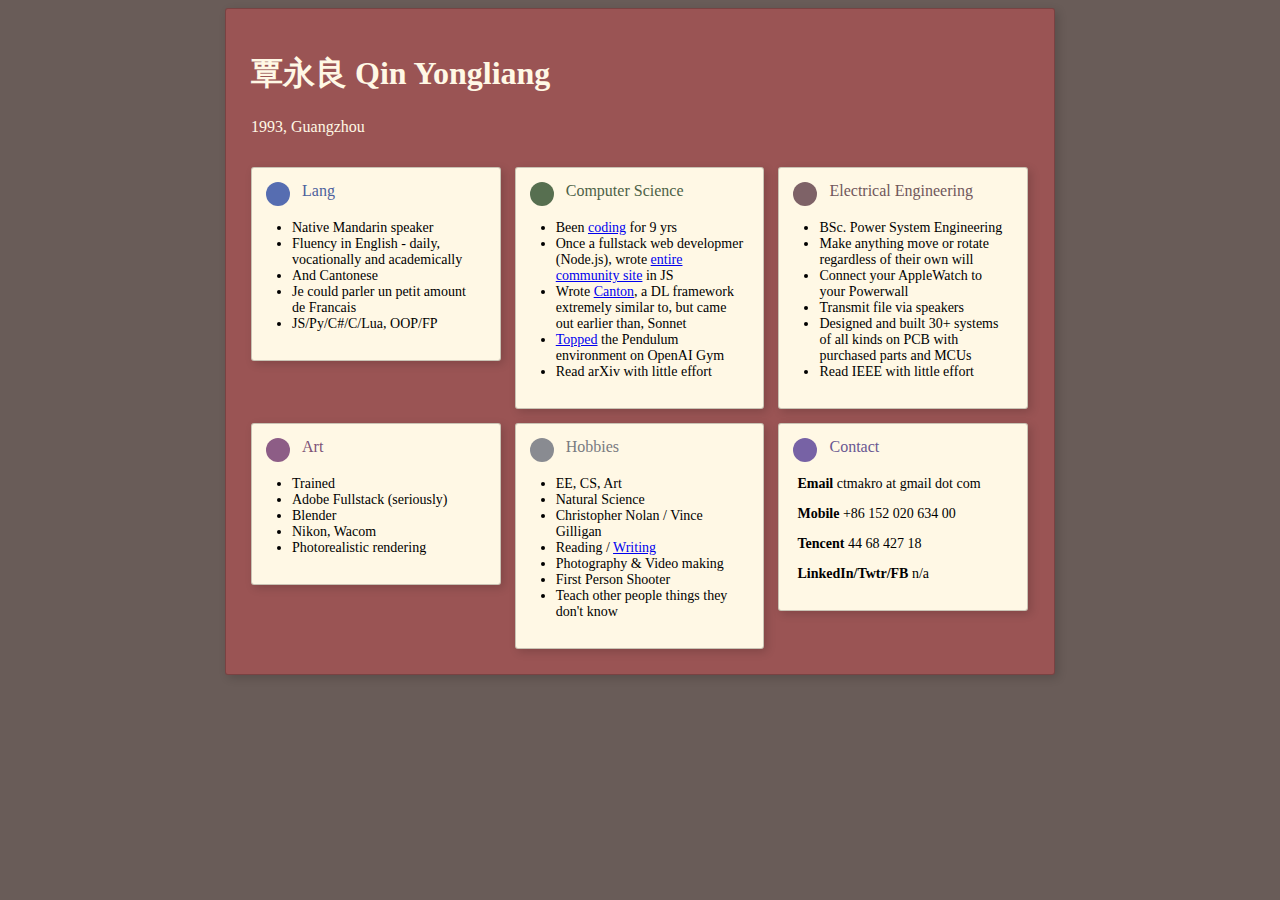
==== index.html @ 2a30e7b8 "initial" ====
<!DOCTYPE html>
<html>
<head>
  <meta charset="utf-8">
  <title>Resume</title>
  <link rel="stylesheet" href="index.css">
</head>
<body>
  <script src="commonmark.js">
  </script>
  <script src="index.js" charset="utf-8"></script>
</body>
</html>
---- index.css ----
.box{
  /* border-radius: 10px; */
  border-color: rgba(0, 0, 0, .02);
  border-style: solid;
  border-width: 0;
  /* border-width: 1px; */
  margin: 4px;
}

#blanket{background-color: #9a5454;border-radius: 3px;max-width: 100%;width: 800px;margin: auto;font-family: cursive;/* text-align: center; */}
.subbox{
    /* vertical-align: top; */
    /* padding: 10px; */
} .avadesc{
    display: inline-block;
    padding-left: 3px;
    color: #fff8e5;
} .secbox {
    width: 33.3%;
    border-style: none;
    display: inline-block;
    vertical-align: top;
    margin: 0;
} .secboxinner{
    margin: 7px;
    background-color: #fff8e5;
    text-align: left;
} .secheader{
    /* color: #e2cca7; */
    margin: 0;
    /* text-align: left; */
} .seccontent{
    text-align: left;
    font-size: 14px;
    /* color: #000000; */
}
.secheader_title{
    /* color: #97a5a5; */
    display: inline-block;
    vertical-align: top;
    margin: 0 0 0 12px;
}
  .secheader_circle{
    display: inline-block;
    height: 24px;
    width: 24px;
    border-radius: 50%;
    vertical-align: top;
    margin: 0px 0 0 0px;
    /* border-width: 0; */
}

.box ul{
    padding-left: 22px;
}

.brick-base {
  display: flex;
  flex-wrap: wrap;
  flex-direction: column;
  justify-content: center;
  height: 90%;
  width: 90%;
  }

.brick-base-outer {
  width: 16.5%;
  height: 16.5%;
  margin: 0;
  display: flex;
  flex-wrap: nowrap;
  justify-content: center;
  /* text-align: center; */
  /* vertical-align: top; */
}
.brick-base-inner{
  display: flex;
  flex-direction: row;
  justify-content: center;
}

.button-base{
  border-style: solid;padding: 10px;font-size: 20px;
}

.shadow-base {
  box-shadow: 3px 3px 10px rgba(0, 0, 0, 0.16);
  border-width: 1px;
  border-color: rgba(0, 0, 0, 0.21);
  border-radius: 3px;
  padding: 14px;
}

.box-base{
  color: white;
  border-radius: 4px;
  border-width: 1px;
  border-color: white;
  /* font-size: 30px; */
}

/*empty, displaying, covered, revealed*/

.empty {border-style: none;}

.displaying {

}

.covered {background-color: white;}

.revealed-wrong {/* border-style: solid; */background-color: white;color: #999999;}
.revealed{
    border-style: solid;
}

#board {width: 400px;max-width: 100%;height: 400px;max-height: 100%;display: flex;flex-wrap: wrap;margin: auto;font-size: 30px;}
#buttons {display: flex;justify-content: center;margin: auto;margin-top: 20px;}
#author {
    margin: auto;
    text-align: center;
    display: block;
    margin-top: 15px;
    color: #777777;
}
#table{
    width: 400px;
    /* max-width: 100%; */
    /* height: 400px; */
    /* max-height: 100%; */
    display: block;
    margin: auto;
    border-style: solid;
    border-color: white;
    border-width: 1px;
    padding: 15px;
    border-radius: 5px;
}
body {
  background-color: #695c58;
}
4;
}
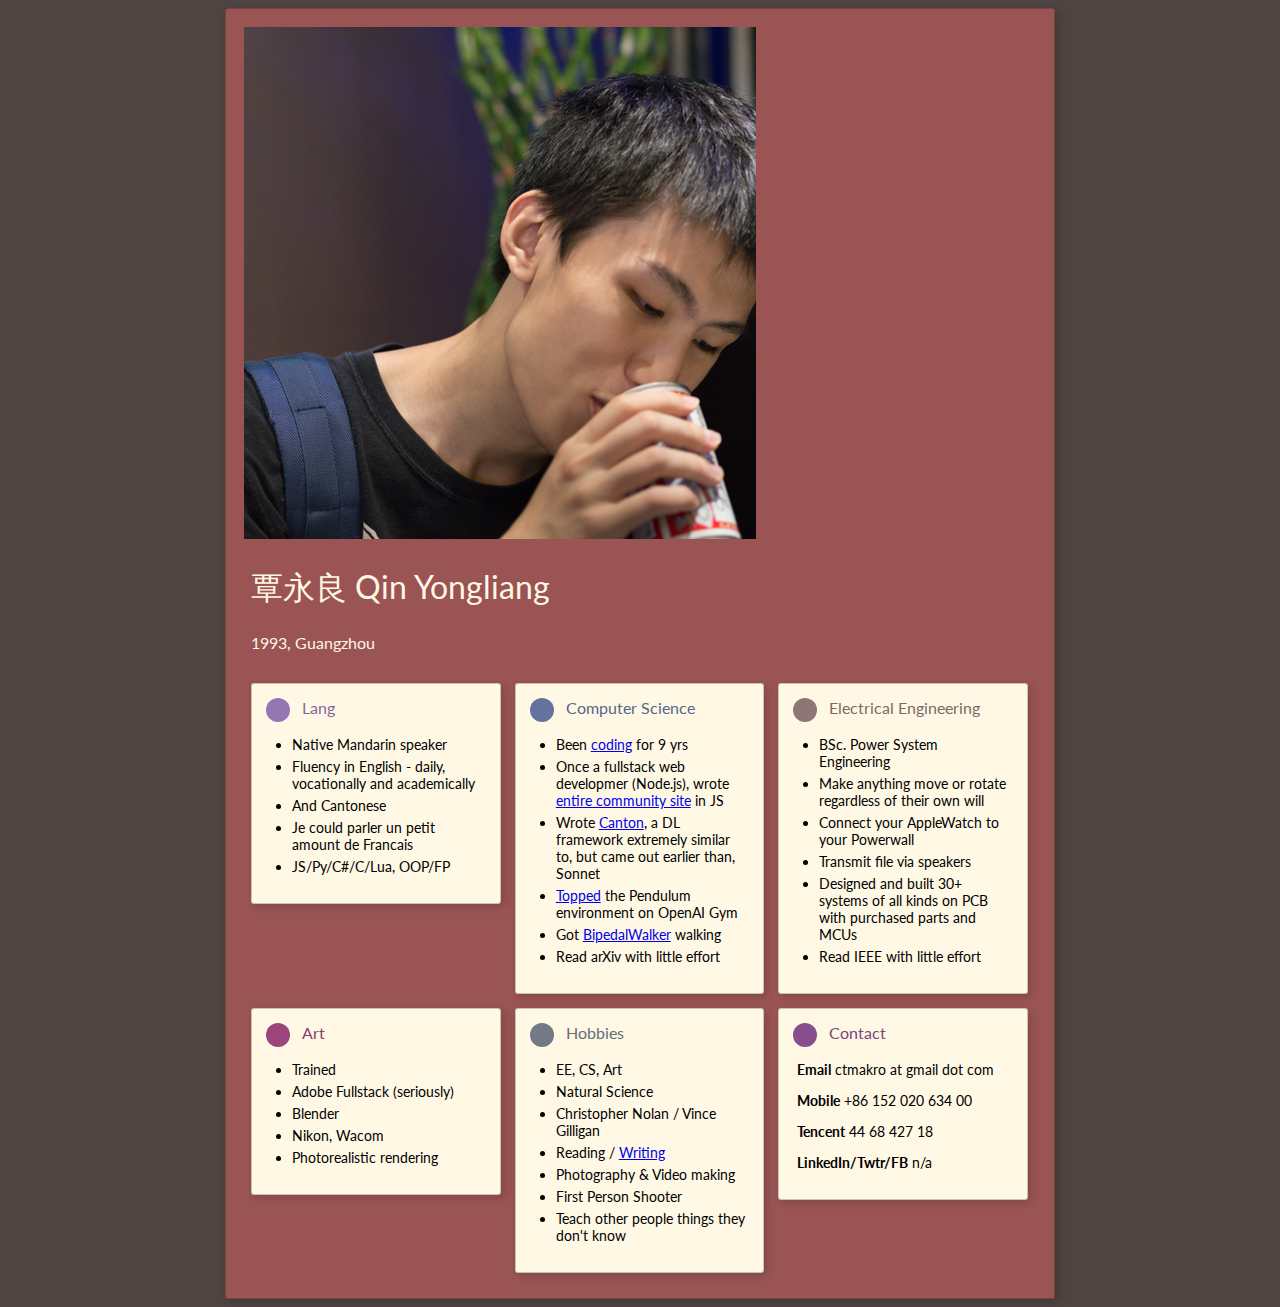
==== commit 8d5799d9: "profile pic" ====
--- a/index.html
+++ b/index.html
@@ -9,5 +9,6 @@
   <script src="commonmark.js">
   </script>
   <script src="index.js" charset="utf-8"></script>
+  <link href="https://fonts.googleapis.com/css?family=Lato" rel="stylesheet">
 </body>
 </html>
--- a/index.css
+++ b/index.css
@@ -7,7 +7,15 @@
   margin: 4px;
 }
 
-#blanket{background-color: #9a5454;border-radius: 3px;max-width: 100%;width: 800px;margin: auto;font-family: cursive;/* text-align: center; */}
+.avadesc h1 {
+  
+font-weight: normal;
+}
+ul li{
+    margin-bottom: 5px;
+}
+
+#blanket{background-color: #9a5454;border-radius: 3px;max-width: 100%;width: 800px;margin: auto;font-family: "Lato", "Microsoft YaHei",sans-serif;/* text-align: center; */}
 .subbox{
     /* vertical-align: top; */
     /* padding: 10px; */
@@ -137,7 +145,7 @@
     border-radius: 5px;
 }
 body {
-  background-color: #695c58;
+  background-color: #4e4441;
 }
 4;
 }
